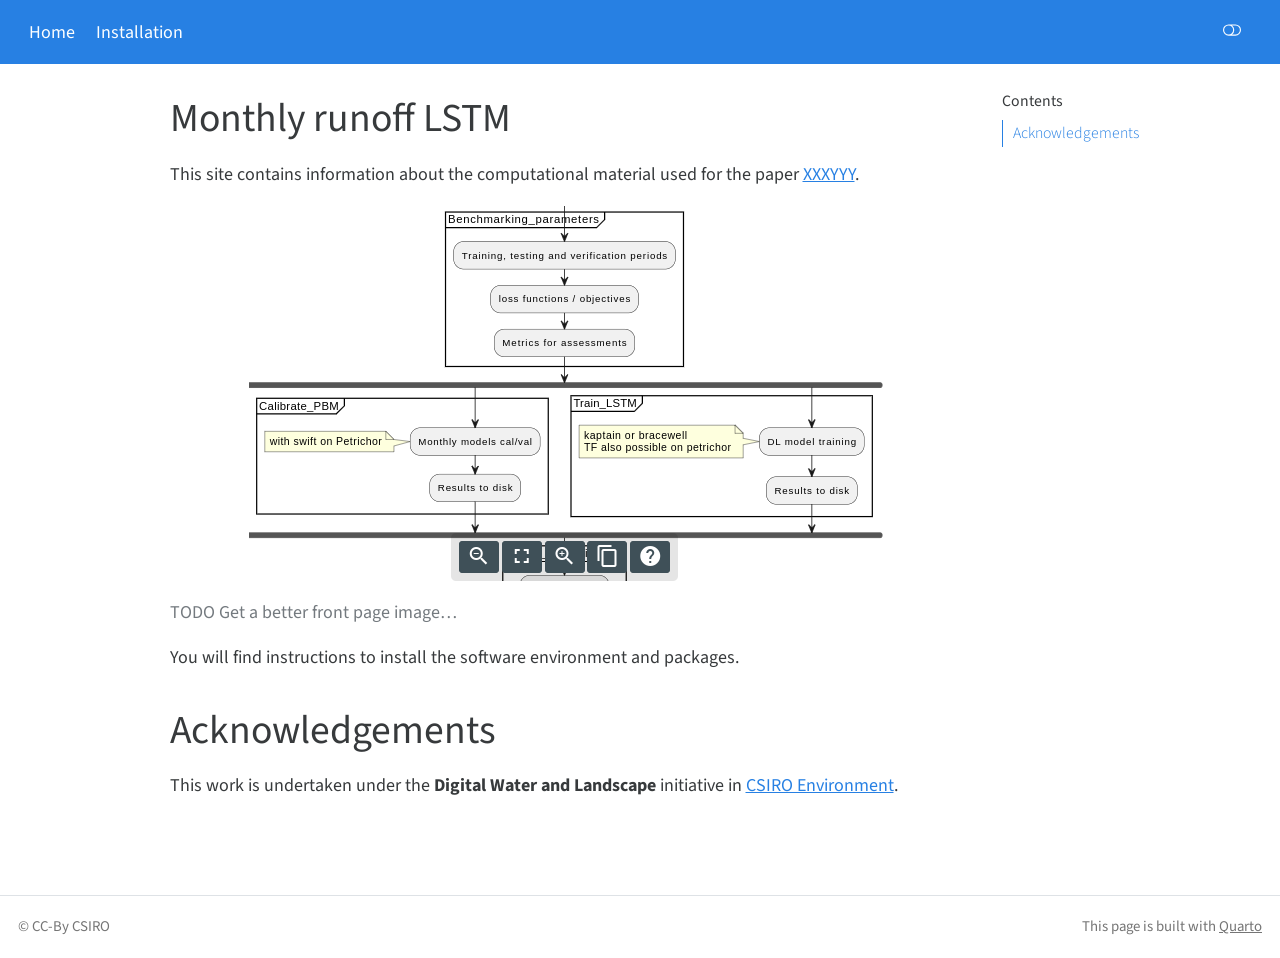
==== index.html @ 82d3af02 "Built site for gh-pages" ====
<!DOCTYPE html>
<html xmlns="http://www.w3.org/1999/xhtml" lang="en" xml:lang="en"><head>

<meta charset="utf-8">
<meta name="generator" content="quarto-1.2.335">

<meta name="viewport" content="width=device-width, initial-scale=1.0, user-scalable=yes">


<title>Monthly runoff LSTM</title>
<style>
code{white-space: pre-wrap;}
span.smallcaps{font-variant: small-caps;}
div.columns{display: flex; gap: min(4vw, 1.5em);}
div.column{flex: auto; overflow-x: auto;}
div.hanging-indent{margin-left: 1.5em; text-indent: -1.5em;}
ul.task-list{list-style: none;}
ul.task-list li input[type="checkbox"] {
  width: 0.8em;
  margin: 0 0.8em 0.2em -1.6em;
  vertical-align: middle;
}
</style>


<script src="site_libs/quarto-nav/quarto-nav.js"></script>
<script src="site_libs/quarto-nav/headroom.min.js"></script>
<script src="site_libs/clipboard/clipboard.min.js"></script>
<script src="site_libs/quarto-search/autocomplete.umd.js"></script>
<script src="site_libs/quarto-search/fuse.min.js"></script>
<script src="site_libs/quarto-search/quarto-search.js"></script>
<meta name="quarto:offset" content="./">
<script src="site_libs/quarto-html/quarto.js"></script>
<script src="site_libs/quarto-html/popper.min.js"></script>
<script src="site_libs/quarto-html/tippy.umd.min.js"></script>
<script src="site_libs/quarto-html/anchor.min.js"></script>
<link href="site_libs/quarto-html/tippy.css" rel="stylesheet">
<link href="site_libs/quarto-html/quarto-syntax-highlighting.css" rel="stylesheet" class="quarto-color-scheme" id="quarto-text-highlighting-styles">
<link href="site_libs/quarto-html/quarto-syntax-highlighting-dark.css" rel="prefetch" class="quarto-color-scheme quarto-color-alternate" id="quarto-text-highlighting-styles">
<script src="site_libs/bootstrap/bootstrap.min.js"></script>
<link href="site_libs/bootstrap/bootstrap-icons.css" rel="stylesheet">
<link href="site_libs/bootstrap/bootstrap.min.css" rel="stylesheet" class="quarto-color-scheme" id="quarto-bootstrap" data-mode="light">
<link href="site_libs/bootstrap/bootstrap-dark.min.css" rel="prefetch" class="quarto-color-scheme quarto-color-alternate" id="quarto-bootstrap" data-mode="dark">
<script id="quarto-search-options" type="application/json">{
  "location": "navbar",
  "copy-button": false,
  "collapse-after": 3,
  "panel-placement": "end",
  "type": "overlay",
  "limit": 20,
  "language": {
    "search-no-results-text": "No results",
    "search-matching-documents-text": "matching documents",
    "search-copy-link-title": "Copy link to search",
    "search-hide-matches-text": "Hide additional matches",
    "search-more-match-text": "more match in this document",
    "search-more-matches-text": "more matches in this document",
    "search-clear-button-title": "Clear",
    "search-detached-cancel-button-title": "Cancel",
    "search-submit-button-title": "Submit"
  }
}</script>


<link rel="stylesheet" href="styles.css">
</head>

<body class="nav-fixed">

<div id="quarto-search-results"></div>
  <header id="quarto-header" class="headroom fixed-top">
    <nav class="navbar navbar-expand-lg navbar-dark ">
      <div class="navbar-container container-fluid">
          <button class="navbar-toggler" type="button" data-bs-toggle="collapse" data-bs-target="#navbarCollapse" aria-controls="navbarCollapse" aria-expanded="false" aria-label="Toggle navigation" onclick="if (window.quartoToggleHeadroom) { window.quartoToggleHeadroom(); }">
  <span class="navbar-toggler-icon"></span>
</button>
          <div class="collapse navbar-collapse" id="navbarCollapse">
            <ul class="navbar-nav navbar-nav-scroll me-auto">
  <li class="nav-item">
    <a class="nav-link active" href="./index.html" aria-current="page">
 <span class="menu-text">Home</span></a>
  </li>  
  <li class="nav-item">
    <a class="nav-link" href="./getting-set-up.html">
 <span class="menu-text">Installation</span></a>
  </li>  
</ul>
              <div class="quarto-toggle-container">
                  <a href="" class="quarto-color-scheme-toggle nav-link" onclick="window.quartoToggleColorScheme(); return false;" title="Toggle dark mode"><i class="bi"></i></a>
              </div>
              <div id="quarto-search" class="" title="Search"></div>
          </div> <!-- /navcollapse -->
      </div> <!-- /container-fluid -->
    </nav>
</header>
<!-- content -->
<div id="quarto-content" class="quarto-container page-columns page-rows-contents page-layout-article page-navbar">
<!-- sidebar -->
<!-- margin-sidebar -->
    <div id="quarto-margin-sidebar" class="sidebar margin-sidebar">
        <nav id="TOC" role="doc-toc" class="toc-active">
    <h2 id="toc-title">Contents</h2>
   
  <ul>
  <li><a href="#acknowledgements" id="toc-acknowledgements" class="nav-link active" data-scroll-target="#acknowledgements">Acknowledgements</a></li>
  </ul>
</nav>
    </div>
<!-- main -->
<main class="content" id="quarto-document-content">

<header id="title-block-header" class="quarto-title-block default">
<div class="quarto-title">
<h1 class="title">Monthly runoff LSTM</h1>
</div>



<div class="quarto-title-meta">

    
  
    
  </div>
  

</header>

<p>This site contains information about the computational material used for the paper <a href="https://doi.org">XXXYYY</a>.</p>
<div class="quarto-figure quarto-figure-center">
<figure class="figure">
<p><img src="./img/front-page-img.png" class="img-fluid figure-img"></p>
<p></p><figcaption class="figure-caption">TODO Get a better front page image…</figcaption><p></p>
</figure>
</div>
<p>You will find instructions to install the software environment and packages.</p>
<section id="acknowledgements" class="level1">
<h1>Acknowledgements</h1>
<p>This work is undertaken under the <strong>Digital Water and Landscape</strong> initiative in <a href="https://www.csiro.au/en/about/people/business-units/environment">CSIRO Environment</a>.</p>


</section>

</main> <!-- /main -->
<script id="quarto-html-after-body" type="application/javascript">
window.document.addEventListener("DOMContentLoaded", function (event) {
  const toggleBodyColorMode = (bsSheetEl) => {
    const mode = bsSheetEl.getAttribute("data-mode");
    const bodyEl = window.document.querySelector("body");
    if (mode === "dark") {
      bodyEl.classList.add("quarto-dark");
      bodyEl.classList.remove("quarto-light");
    } else {
      bodyEl.classList.add("quarto-light");
      bodyEl.classList.remove("quarto-dark");
    }
  }
  const toggleBodyColorPrimary = () => {
    const bsSheetEl = window.document.querySelector("link#quarto-bootstrap");
    if (bsSheetEl) {
      toggleBodyColorMode(bsSheetEl);
    }
  }
  toggleBodyColorPrimary();  
  const disableStylesheet = (stylesheets) => {
    for (let i=0; i < stylesheets.length; i++) {
      const stylesheet = stylesheets[i];
      stylesheet.rel = 'prefetch';
    }
  }
  const enableStylesheet = (stylesheets) => {
    for (let i=0; i < stylesheets.length; i++) {
      const stylesheet = stylesheets[i];
      stylesheet.rel = 'stylesheet';
    }
  }
  const manageTransitions = (selector, allowTransitions) => {
    const els = window.document.querySelectorAll(selector);
    for (let i=0; i < els.length; i++) {
      const el = els[i];
      if (allowTransitions) {
        el.classList.remove('notransition');
      } else {
        el.classList.add('notransition');
      }
    }
  }
  const toggleColorMode = (alternate) => {
    // Switch the stylesheets
    const alternateStylesheets = window.document.querySelectorAll('link.quarto-color-scheme.quarto-color-alternate');
    manageTransitions('#quarto-margin-sidebar .nav-link', false);
    if (alternate) {
      enableStylesheet(alternateStylesheets);
      for (const sheetNode of alternateStylesheets) {
        if (sheetNode.id === "quarto-bootstrap") {
          toggleBodyColorMode(sheetNode);
        }
      }
    } else {
      disableStylesheet(alternateStylesheets);
      toggleBodyColorPrimary();
    }
    manageTransitions('#quarto-margin-sidebar .nav-link', true);
    // Switch the toggles
    const toggles = window.document.querySelectorAll('.quarto-color-scheme-toggle');
    for (let i=0; i < toggles.length; i++) {
      const toggle = toggles[i];
      if (toggle) {
        if (alternate) {
          toggle.classList.add("alternate");     
        } else {
          toggle.classList.remove("alternate");
        }
      }
    }
    // Hack to workaround the fact that safari doesn't
    // properly recolor the scrollbar when toggling (#1455)
    if (navigator.userAgent.indexOf('Safari') > 0 && navigator.userAgent.indexOf('Chrome') == -1) {
      manageTransitions("body", false);
      window.scrollTo(0, 1);
      setTimeout(() => {
        window.scrollTo(0, 0);
        manageTransitions("body", true);
      }, 40);  
    }
  }
  const isFileUrl = () => { 
    return window.location.protocol === 'file:';
  }
  const hasAlternateSentinel = () => {  
    let styleSentinel = getColorSchemeSentinel();
    if (styleSentinel !== null) {
      return styleSentinel === "alternate";
    } else {
      return false;
    }
  }
  const setStyleSentinel = (alternate) => {
    const value = alternate ? "alternate" : "default";
    if (!isFileUrl()) {
      window.localStorage.setItem("quarto-color-scheme", value);
    } else {
      localAlternateSentinel = value;
    }
  }
  const getColorSchemeSentinel = () => {
    if (!isFileUrl()) {
      const storageValue = window.localStorage.getItem("quarto-color-scheme");
      return storageValue != null ? storageValue : localAlternateSentinel;
    } else {
      return localAlternateSentinel;
    }
  }
  let localAlternateSentinel = 'default';
  // Dark / light mode switch
  window.quartoToggleColorScheme = () => {
    // Read the current dark / light value 
    let toAlternate = !hasAlternateSentinel();
    toggleColorMode(toAlternate);
    setStyleSentinel(toAlternate);
  };
  // Ensure there is a toggle, if there isn't float one in the top right
  if (window.document.querySelector('.quarto-color-scheme-toggle') === null) {
    const a = window.document.createElement('a');
    a.classList.add('top-right');
    a.classList.add('quarto-color-scheme-toggle');
    a.href = "";
    a.onclick = function() { try { window.quartoToggleColorScheme(); } catch {} return false; };
    const i = window.document.createElement("i");
    i.classList.add('bi');
    a.appendChild(i);
    window.document.body.appendChild(a);
  }
  // Switch to dark mode if need be
  if (hasAlternateSentinel()) {
    toggleColorMode(true);
  } else {
    toggleColorMode(false);
  }
  const icon = "";
  const anchorJS = new window.AnchorJS();
  anchorJS.options = {
    placement: 'right',
    icon: icon
  };
  anchorJS.add('.anchored');
  const clipboard = new window.ClipboardJS('.code-copy-button', {
    target: function(trigger) {
      return trigger.previousElementSibling;
    }
  });
  clipboard.on('success', function(e) {
    // button target
    const button = e.trigger;
    // don't keep focus
    button.blur();
    // flash "checked"
    button.classList.add('code-copy-button-checked');
    var currentTitle = button.getAttribute("title");
    button.setAttribute("title", "Copied!");
    let tooltip;
    if (window.bootstrap) {
      button.setAttribute("data-bs-toggle", "tooltip");
      button.setAttribute("data-bs-placement", "left");
      button.setAttribute("data-bs-title", "Copied!");
      tooltip = new bootstrap.Tooltip(button, 
        { trigger: "manual", 
          customClass: "code-copy-button-tooltip",
          offset: [0, -8]});
      tooltip.show();    
    }
    setTimeout(function() {
      if (tooltip) {
        tooltip.hide();
        button.removeAttribute("data-bs-title");
        button.removeAttribute("data-bs-toggle");
        button.removeAttribute("data-bs-placement");
      }
      button.setAttribute("title", currentTitle);
      button.classList.remove('code-copy-button-checked');
    }, 1000);
    // clear code selection
    e.clearSelection();
  });
  function tippyHover(el, contentFn) {
    const config = {
      allowHTML: true,
      content: contentFn,
      maxWidth: 500,
      delay: 100,
      arrow: false,
      appendTo: function(el) {
          return el.parentElement;
      },
      interactive: true,
      interactiveBorder: 10,
      theme: 'quarto',
      placement: 'bottom-start'
    };
    window.tippy(el, config); 
  }
  const noterefs = window.document.querySelectorAll('a[role="doc-noteref"]');
  for (var i=0; i<noterefs.length; i++) {
    const ref = noterefs[i];
    tippyHover(ref, function() {
      // use id or data attribute instead here
      let href = ref.getAttribute('data-footnote-href') || ref.getAttribute('href');
      try { href = new URL(href).hash; } catch {}
      const id = href.replace(/^#\/?/, "");
      const note = window.document.getElementById(id);
      return note.innerHTML;
    });
  }
  const findCites = (el) => {
    const parentEl = el.parentElement;
    if (parentEl) {
      const cites = parentEl.dataset.cites;
      if (cites) {
        return {
          el,
          cites: cites.split(' ')
        };
      } else {
        return findCites(el.parentElement)
      }
    } else {
      return undefined;
    }
  };
  var bibliorefs = window.document.querySelectorAll('a[role="doc-biblioref"]');
  for (var i=0; i<bibliorefs.length; i++) {
    const ref = bibliorefs[i];
    const citeInfo = findCites(ref);
    if (citeInfo) {
      tippyHover(citeInfo.el, function() {
        var popup = window.document.createElement('div');
        citeInfo.cites.forEach(function(cite) {
          var citeDiv = window.document.createElement('div');
          citeDiv.classList.add('hanging-indent');
          citeDiv.classList.add('csl-entry');
          var biblioDiv = window.document.getElementById('ref-' + cite);
          if (biblioDiv) {
            citeDiv.innerHTML = biblioDiv.innerHTML;
          }
          popup.appendChild(citeDiv);
        });
        return popup.innerHTML;
      });
    }
  }
});
</script>
</div> <!-- /content -->
<footer class="footer">
  <div class="nav-footer">
    <div class="nav-footer-left">© CC-By CSIRO</div>   
    <div class="nav-footer-right">This page is built with <a href="https://quarto.org/">Quarto</a></div>
  </div>
</footer>



</body></html>
---- site_libs/quarto-html/tippy.css ----
.tippy-box[data-animation=fade][data-state=hidden]{opacity:0}[data-tippy-root]{max-width:calc(100vw - 10px)}.tippy-box{position:relative;background-color:#333;color:#fff;border-radius:4px;font-size:14px;line-height:1.4;white-space:normal;outline:0;transition-property:transform,visibility,opacity}.tippy-box[data-placement^=top]>.tippy-arrow{bottom:0}.tippy-box[data-placement^=top]>.tippy-arrow:before{bottom:-7px;left:0;border-width:8px 8px 0;border-top-color:initial;transform-origin:center top}.tippy-box[data-placement^=bottom]>.tippy-arrow{top:0}.tippy-box[data-placement^=bottom]>.tippy-arrow:before{top:-7px;left:0;border-width:0 8px 8px;border-bottom-color:initial;transform-origin:center bottom}.tippy-box[data-placement^=left]>.tippy-arrow{right:0}.tippy-box[data-placement^=left]>.tippy-arrow:before{border-width:8px 0 8px 8px;border-left-color:initial;right:-7px;transform-origin:center left}.tippy-box[data-placement^=right]>.tippy-arrow{left:0}.tippy-box[data-placement^=right]>.tippy-arrow:before{left:-7px;border-width:8px 8px 8px 0;border-right-color:initial;transform-origin:center right}.tippy-box[data-inertia][data-state=visible]{transition-timing-function:cubic-bezier(.54,1.5,.38,1.11)}.tippy-arrow{width:16px;height:16px;color:#333}.tippy-arrow:before{content:"";position:absolute;border-color:transparent;border-style:solid}.tippy-content{position:relative;padding:5px 9px;z-index:1}
---- site_libs/quarto-html/quarto-syntax-highlighting.css ----
/* quarto syntax highlight colors */
:root {
  --quarto-hl-kw-color: #1f1c1b;
  --quarto-hl-fu-color: #644a9b;
  --quarto-hl-va-color: #0057ae;
  --quarto-hl-cf-color: #1f1c1b;
  --quarto-hl-op-color: #ca60ca;
  --quarto-hl-bu-color: #644a9b;
  --quarto-hl-ex-color: #0095ff;
  --quarto-hl-pp-color: #006e28;
  --quarto-hl-at-color: #0057ae;
  --quarto-hl-ch-color: #924c9d;
  --quarto-hl-sc-color: #3daee9;
  --quarto-hl-st-color: #bf0303;
  --quarto-hl-vs-color: #bf0303;
  --quarto-hl-ss-color: #ff5500;
  --quarto-hl-im-color: #ff5500;
  --quarto-hl-dt-color: #0057ae;
  --quarto-hl-dv-color: #b08000;
  --quarto-hl-bn-color: #b08000;
  --quarto-hl-fl-color: #b08000;
  --quarto-hl-cn-color: #aa5500;
  --quarto-hl-co-color: #898887;
  --quarto-hl-do-color: #607880;
  --quarto-hl-an-color: #ca60ca;
  --quarto-hl-cv-color: #0095ff;
  --quarto-hl-re-color: #0057ae;
  --quarto-hl-in-color: #b08000;
  --quarto-hl-wa-color: #bf0303;
  --quarto-hl-al-color: #bf0303;
  --quarto-hl-er-color: #bf0303;
}

/* other quarto variables */
:root {
  --quarto-font-monospace: SFMono-Regular, Menlo, Monaco, Consolas, "Liberation Mono", "Courier New", monospace;
}

pre > code.sourceCode > span {
  color: #1f1c1b;
}

code span {
  color: #1f1c1b;
}

code.sourceCode > span {
  color: #1f1c1b;
}

div.sourceCode,
div.sourceCode pre.sourceCode {
  color: #1f1c1b;
}

code span.kw {
  color: #1f1c1b;
  font-weight: bold;
}

code span.fu {
  color: #644a9b;
}

code span.va {
  color: #0057ae;
}

code span.cf {
  color: #1f1c1b;
  font-weight: bold;
}

code span.op {
  color: #ca60ca;
}

code span.bu {
  color: #644a9b;
  font-weight: bold;
}

code span.ex {
  color: #0095ff;
  font-weight: bold;
}

code span.pp {
  color: #006e28;
}

code span.at {
  color: #0057ae;
}

code span.ch {
  color: #924c9d;
}

code span.sc {
  color: #3daee9;
}

code span.st {
  color: #bf0303;
}

code span.vs {
  color: #bf0303;
}

code span.ss {
  color: #ff5500;
}

code span.im {
  color: #ff5500;
}

code span.dt {
  color: #0057ae;
}

code span.dv {
  color: #b08000;
}

code span.bn {
  color: #b08000;
}

code span.fl {
  color: #b08000;
}

code span.cn {
  color: #aa5500;
}

code span.co {
  color: #898887;
}

code span.do {
  color: #607880;
}

code span.an {
  color: #ca60ca;
}

code span.cv {
  color: #0095ff;
}

code span.re {
  color: #0057ae;
}

code span.in {
  color: #b08000;
}

code span.wa {
  color: #bf0303;
}

code span.al {
  color: #bf0303;
  font-weight: bold;
}

code span.er {
  color: #bf0303;
  text-decoration: underline;
}

.prevent-inlining {
  content: "</";
}

/*# sourceMappingURL=debc5d5d77c3f9108843748ff7464032.css.map */
---- site_libs/quarto-html/quarto-syntax-highlighting-dark.css ----
/* quarto syntax highlight colors */
:root {
  --quarto-hl-kw-color: #cfcfc2;
  --quarto-hl-fu-color: #8e44ad;
  --quarto-hl-va-color: #27aeae;
  --quarto-hl-cf-color: #fdbc4b;
  --quarto-hl-op-color: #3f8058;
  --quarto-hl-bu-color: #7f8c8d;
  --quarto-hl-ex-color: #0099ff;
  --quarto-hl-pp-color: #27ae60;
  --quarto-hl-at-color: #2980b9;
  --quarto-hl-ch-color: #3daee9;
  --quarto-hl-sc-color: #3daee9;
  --quarto-hl-st-color: #f44f4f;
  --quarto-hl-vs-color: #da4453;
  --quarto-hl-ss-color: #da4453;
  --quarto-hl-im-color: #27ae60;
  --quarto-hl-dt-color: #2980b9;
  --quarto-hl-dv-color: #f67400;
  --quarto-hl-bn-color: #f67400;
  --quarto-hl-fl-color: #f67400;
  --quarto-hl-cn-color: #27aeae;
  --quarto-hl-co-color: #7a7c7d;
  --quarto-hl-do-color: #a43340;
  --quarto-hl-an-color: #3f8058;
  --quarto-hl-cv-color: #7f8c8d;
  --quarto-hl-re-color: #2980b9;
  --quarto-hl-in-color: #c45b00;
  --quarto-hl-wa-color: #da4453;
  --quarto-hl-al-color: #95da4c;
  --quarto-hl-er-color: #da4453;
}

/* other quarto variables */
:root {
  --quarto-font-monospace: SFMono-Regular, Menlo, Monaco, Consolas, "Liberation Mono", "Courier New", monospace;
}

pre > code.sourceCode > span {
  color: #cfcfc2;
}

code span {
  color: #cfcfc2;
}

code.sourceCode > span {
  color: #cfcfc2;
}

div.sourceCode,
div.sourceCode pre.sourceCode {
  color: #cfcfc2;
}

code span.kw {
  color: #cfcfc2;
  font-weight: bold;
}

code span.fu {
  color: #8e44ad;
}

code span.va {
  color: #27aeae;
}

code span.cf {
  color: #fdbc4b;
  font-weight: bold;
}

code span.op {
  color: #3f8058;
}

code span.bu {
  color: #7f8c8d;
}

code span.ex {
  color: #0099ff;
  font-weight: bold;
}

code span.pp {
  color: #27ae60;
}

code span.at {
  color: #2980b9;
}

code span.ch {
  color: #3daee9;
}

code span.sc {
  color: #3daee9;
}

code span.st {
  color: #f44f4f;
}

code span.vs {
  color: #da4453;
}

code span.ss {
  color: #da4453;
}

code span.im {
  color: #27ae60;
}

code span.dt {
  color: #2980b9;
}

code span.dv {
  color: #f67400;
}

code span.bn {
  color: #f67400;
}

code span.fl {
  color: #f67400;
}

code span.cn {
  color: #27aeae;
  font-weight: bold;
}

code span.co {
  color: #7a7c7d;
}

code span.do {
  color: #a43340;
}

code span.an {
  color: #3f8058;
}

code span.cv {
  color: #7f8c8d;
}

code span.re {
  color: #2980b9;
}

code span.in {
  color: #c45b00;
}

code span.wa {
  color: #da4453;
}

code span.al {
  color: #95da4c;
  font-weight: bold;
}

code span.er {
  color: #da4453;
  text-decoration: underline;
}

.prevent-inlining {
  content: "</";
}

/*# sourceMappingURL=935a306eefa94366c21e1a970dddb765.css.map */
---- styles.css ----
/* css styles */
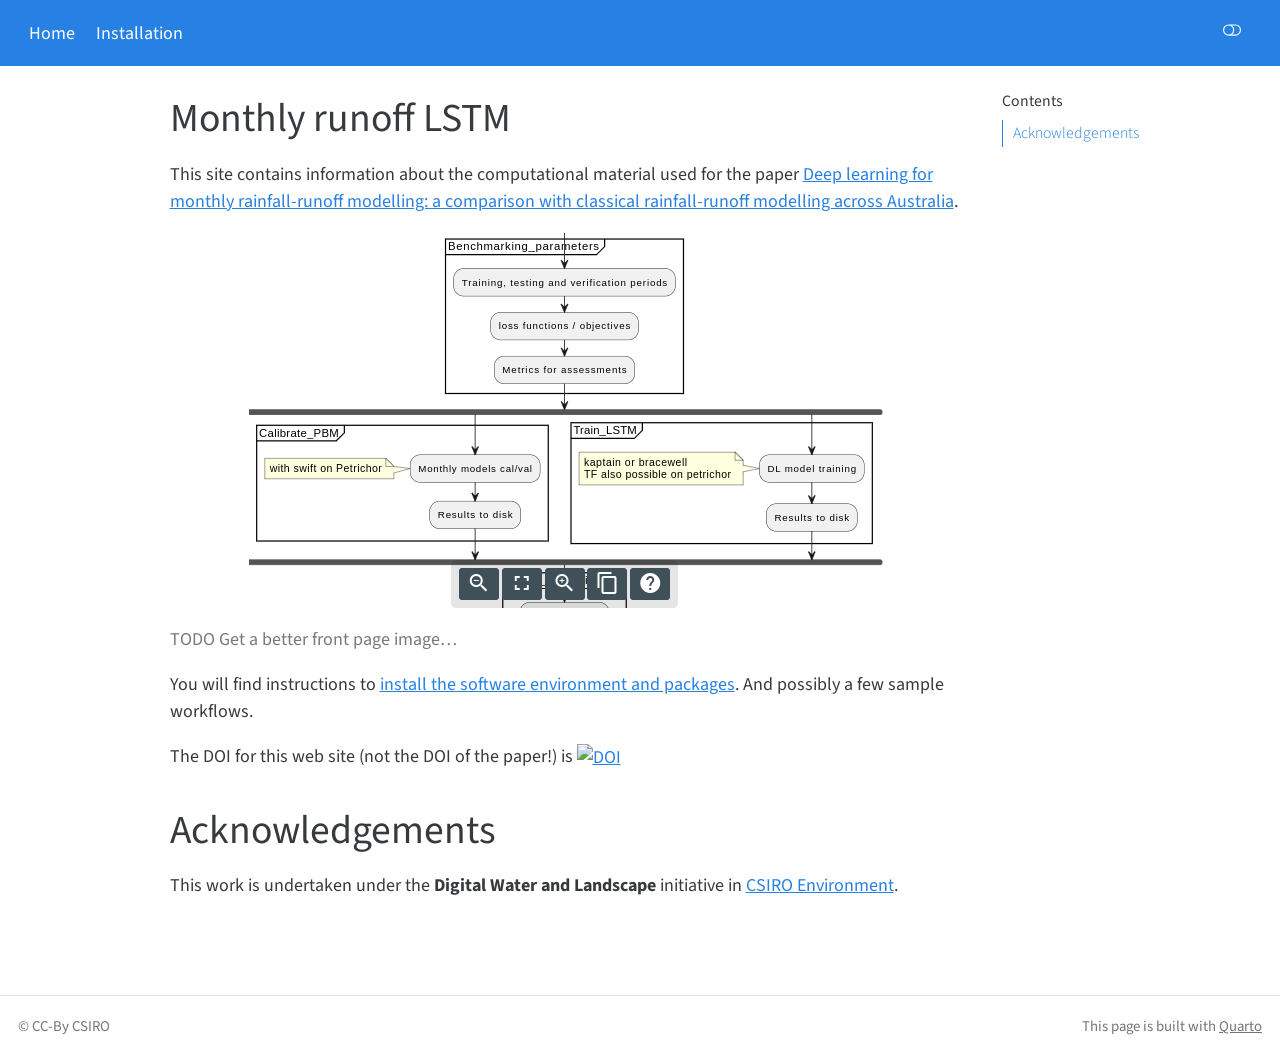
==== commit 77ee3882: "Built site for gh-pages" ====
--- a/index.html
+++ b/index.html
@@ -85,6 +85,13 @@
  <span class="menu-text">Installation</span></a>
   </li>  
 </ul>
+            <ul class="navbar-nav navbar-nav-scroll ms-auto">
+  <li class="nav-item compact">
+    <a class="nav-link" href="https://github.com/csiro-hydroinformatics/monthly-lstm-runoff"><i class="bi bi-github" role="img">
+</i> 
+ <span class="menu-text"></span></a>
+  </li>  
+</ul>
               <div class="quarto-toggle-container">
                   <a href="" class="quarto-color-scheme-toggle nav-link" onclick="window.quartoToggleColorScheme(); return false;" title="Toggle dark mode"><i class="bi"></i></a>
               </div>
@@ -126,14 +133,15 @@
 
 </header>
 
-<p>This site contains information about the computational material used for the paper <a href="https://doi.org">XXXYYY</a>.</p>
+<p>This site contains information about the computational material used for the paper <a href="https://doi.org">Deep learning for monthly rainfall-runoff modelling: a comparison with classical rainfall-runoff modelling across Australia</a>.</p>
 <div class="quarto-figure quarto-figure-center">
 <figure class="figure">
 <p><img src="./img/front-page-img.png" class="img-fluid figure-img"></p>
 <p></p><figcaption class="figure-caption">TODO Get a better front page image…</figcaption><p></p>
 </figure>
 </div>
-<p>You will find instructions to install the software environment and packages.</p>
+<p>You will find instructions to <a href="./getting-set-up.html">install the software environment and packages</a>. And possibly a few sample workflows.</p>
+<p>The DOI for this web site (not the DOI of the paper!) is <a href="https://zenodo.org/badge/latestdoi/630693716"><img src="https://zenodo.org/badge/630693716.svg" class="img-fluid" alt="DOI"></a></p>
 <section id="acknowledgements" class="level1">
 <h1>Acknowledgements</h1>
 <p>This work is undertaken under the <strong>Digital Water and Landscape</strong> initiative in <a href="https://www.csiro.au/en/about/people/business-units/environment">CSIRO Environment</a>.</p>
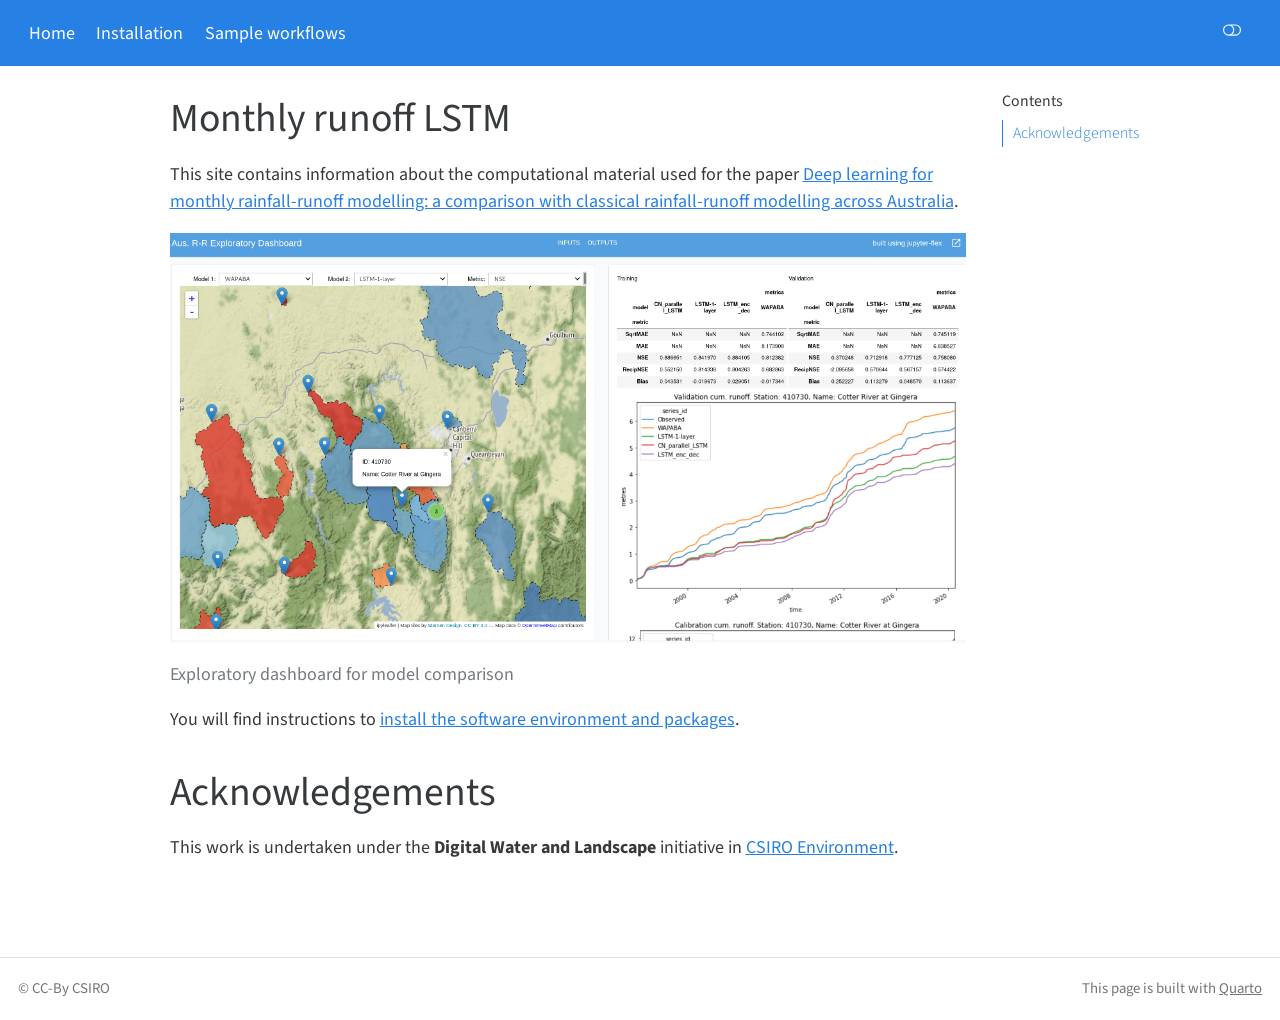
==== commit cb068fc8: "Built site for gh-pages" ====
--- a/index.html
+++ b/index.html
@@ -84,6 +84,10 @@
     <a class="nav-link" href="./getting-set-up.html">
  <span class="menu-text">Installation</span></a>
   </li>  
+  <li class="nav-item">
+    <a class="nav-link" href="./documentation.html">
+ <span class="menu-text">Sample workflows</span></a>
+  </li>  
 </ul>
             <ul class="navbar-nav navbar-nav-scroll ms-auto">
   <li class="nav-item compact">
@@ -136,12 +140,12 @@
 <p>This site contains information about the computational material used for the paper <a href="https://doi.org">Deep learning for monthly rainfall-runoff modelling: a comparison with classical rainfall-runoff modelling across Australia</a>.</p>
 <div class="quarto-figure quarto-figure-center">
 <figure class="figure">
-<p><img src="./img/front-page-img.png" class="img-fluid figure-img"></p>
-<p></p><figcaption class="figure-caption">TODO Get a better front page image…</figcaption><p></p>
+<p><img src="./img/model_benchmarking_dashboard_output.png" class="img-fluid figure-img"></p>
+<p></p><figcaption class="figure-caption">Exploratory dashboard for model comparison</figcaption><p></p>
 </figure>
 </div>
-<p>You will find instructions to <a href="./getting-set-up.html">install the software environment and packages</a>. And possibly a few sample workflows.</p>
-<p>The DOI for this web site (not the DOI of the paper!) is <a href="https://zenodo.org/badge/latestdoi/630693716"><img src="https://zenodo.org/badge/630693716.svg" class="img-fluid" alt="DOI"></a></p>
+<p>You will find instructions to <a href="./getting-set-up.html">install the software environment and packages</a>.</p>
+<!-- The DOI for this web site (not the DOI of the paper!) is [![DOI](https://zenodo.org/badge/630693716.svg)](https://zenodo.org/badge/latestdoi/630693716) -->
 <section id="acknowledgements" class="level1">
 <h1>Acknowledgements</h1>
 <p>This work is undertaken under the <strong>Digital Water and Landscape</strong> initiative in <a href="https://www.csiro.au/en/about/people/business-units/environment">CSIRO Environment</a>.</p>
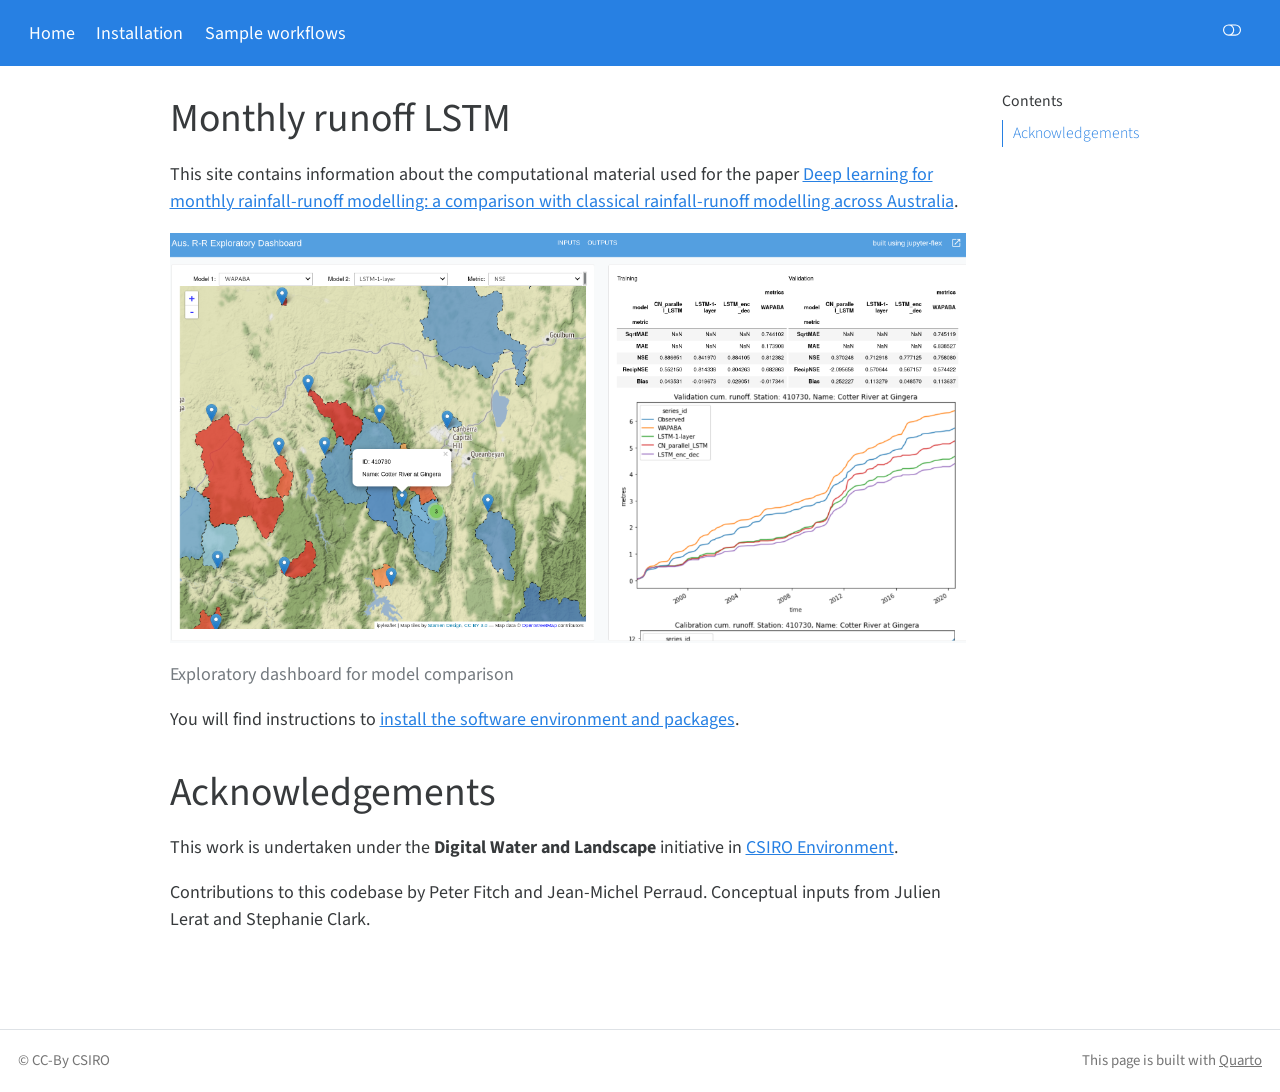
==== commit 37063c9d: "Built site for gh-pages" ====
--- a/index.html
+++ b/index.html
@@ -149,6 +149,7 @@
 <section id="acknowledgements" class="level1">
 <h1>Acknowledgements</h1>
 <p>This work is undertaken under the <strong>Digital Water and Landscape</strong> initiative in <a href="https://www.csiro.au/en/about/people/business-units/environment">CSIRO Environment</a>.</p>
+<p>Contributions to this codebase by Peter Fitch and Jean-Michel Perraud. Conceptual inputs from Julien Lerat and Stephanie Clark.</p>
 
 
 </section>
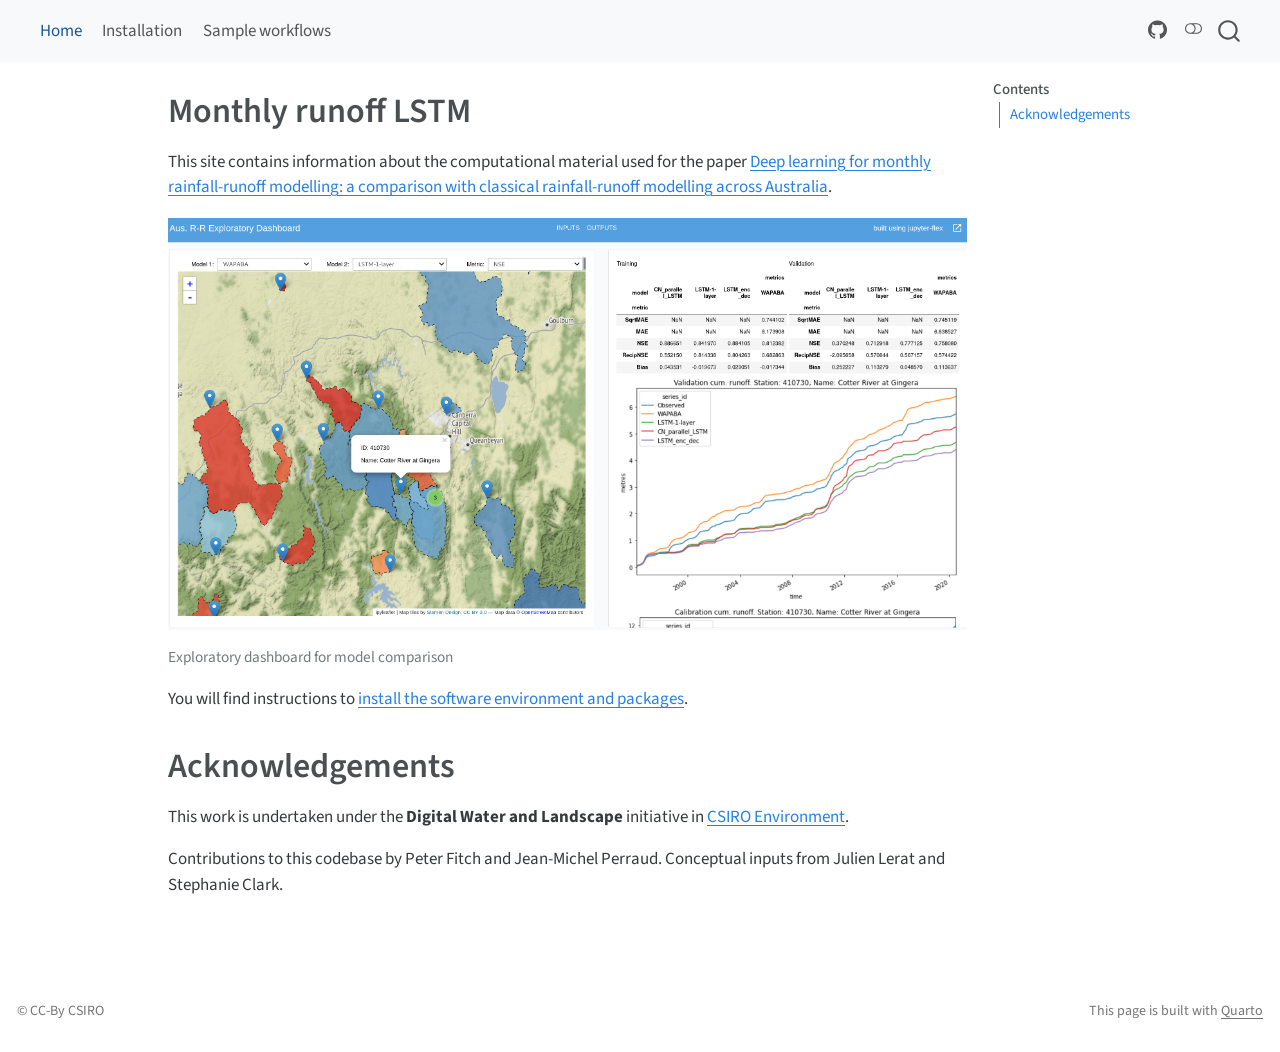
==== commit 989fe1e3: "Built site for gh-pages" ====
--- a/index.html
+++ b/index.html
@@ -2,7 +2,7 @@
 <html xmlns="http://www.w3.org/1999/xhtml" lang="en" xml:lang="en"><head>
 
 <meta charset="utf-8">
-<meta name="generator" content="quarto-1.2.335">
+<meta name="generator" content="quarto-1.4.358">
 
 <meta name="viewport" content="width=device-width, initial-scale=1.0, user-scalable=yes">
 
@@ -17,7 +17,7 @@
 ul.task-list{list-style: none;}
 ul.task-list li input[type="checkbox"] {
   width: 0.8em;
-  margin: 0 0.8em 0.2em -1.6em;
+  margin: 0 0.8em 0.2em -1em; /* quarto-specific, see https://github.com/quarto-dev/quarto-cli/issues/4556 */ 
   vertical-align: middle;
 }
 </style>
@@ -48,6 +48,12 @@
   "panel-placement": "end",
   "type": "overlay",
   "limit": 20,
+  "keyboard-shortcut": [
+    "f",
+    "/",
+    "s"
+  ],
+  "show-item-context": false,
   "language": {
     "search-no-results-text": "No results",
     "search-matching-documents-text": "matching documents",
@@ -57,7 +63,8 @@
     "search-more-matches-text": "more matches in this document",
     "search-clear-button-title": "Clear",
     "search-detached-cancel-button-title": "Cancel",
-    "search-submit-button-title": "Submit"
+    "search-submit-button-title": "Submit",
+    "search-label": "Search"
   }
 }</script>
 
@@ -71,36 +78,36 @@
   <header id="quarto-header" class="headroom fixed-top">
     <nav class="navbar navbar-expand-lg navbar-dark ">
       <div class="navbar-container container-fluid">
+            <div id="quarto-search" class="" title="Search"></div>
           <button class="navbar-toggler" type="button" data-bs-toggle="collapse" data-bs-target="#navbarCollapse" aria-controls="navbarCollapse" aria-expanded="false" aria-label="Toggle navigation" onclick="if (window.quartoToggleHeadroom) { window.quartoToggleHeadroom(); }">
   <span class="navbar-toggler-icon"></span>
 </button>
           <div class="collapse navbar-collapse" id="navbarCollapse">
             <ul class="navbar-nav navbar-nav-scroll me-auto">
   <li class="nav-item">
-    <a class="nav-link active" href="./index.html" aria-current="page">
- <span class="menu-text">Home</span></a>
+    <a class="nav-link active" href="./index.html" aria-current="page"> 
+<span class="menu-text">Home</span></a>
   </li>  
   <li class="nav-item">
-    <a class="nav-link" href="./getting-set-up.html">
- <span class="menu-text">Installation</span></a>
+    <a class="nav-link" href="./getting-set-up.html"> 
+<span class="menu-text">Installation</span></a>
   </li>  
   <li class="nav-item">
-    <a class="nav-link" href="./documentation.html">
- <span class="menu-text">Sample workflows</span></a>
+    <a class="nav-link" href="./documentation.html"> 
+<span class="menu-text">Sample workflows</span></a>
   </li>  
 </ul>
             <ul class="navbar-nav navbar-nav-scroll ms-auto">
   <li class="nav-item compact">
-    <a class="nav-link" href="https://github.com/csiro-hydroinformatics/monthly-lstm-runoff"><i class="bi bi-github" role="img">
+    <a class="nav-link" href="https://github.com/csiro-hydroinformatics/monthly-lstm-runoff"> <i class="bi bi-github" role="img">
 </i> 
- <span class="menu-text"></span></a>
+<span class="menu-text"></span></a>
   </li>  
 </ul>
-              <div class="quarto-toggle-container">
-                  <a href="" class="quarto-color-scheme-toggle nav-link" onclick="window.quartoToggleColorScheme(); return false;" title="Toggle dark mode"><i class="bi"></i></a>
-              </div>
-              <div id="quarto-search" class="" title="Search"></div>
           </div> <!-- /navcollapse -->
+          <div class="quarto-navbar-tools">
+  <a href="" class="quarto-color-scheme-toggle quarto-navigation-tool  px-1" onclick="window.quartoToggleColorScheme(); return false;" title="Toggle dark mode"><i class="bi"></i></a>
+</div>
       </div> <!-- /container-fluid -->
     </nav>
 </header>
@@ -135,13 +142,14 @@
   </div>
   
 
+
 </header>
 
 <p>This site contains information about the computational material used for the paper <a href="https://doi.org">Deep learning for monthly rainfall-runoff modelling: a comparison with classical rainfall-runoff modelling across Australia</a>.</p>
 <div class="quarto-figure quarto-figure-center">
 <figure class="figure">
 <p><img src="./img/model_benchmarking_dashboard_output.png" class="img-fluid figure-img"></p>
-<p></p><figcaption class="figure-caption">Exploratory dashboard for model comparison</figcaption><p></p>
+<figcaption class="figure-caption">Exploratory dashboard for model comparison</figcaption>
 </figure>
 </div>
 <p>You will find instructions to <a href="./getting-set-up.html">install the software environment and packages</a>.</p>
@@ -196,6 +204,33 @@
       } else {
         el.classList.add('notransition');
       }
+    }
+  }
+  const toggleGiscusIfUsed = (isAlternate, darkModeDefault) => {
+    const baseTheme = document.querySelector('#giscus-base-theme')?.value ?? 'light';
+    const alternateTheme = document.querySelector('#giscus-alt-theme')?.value ?? 'dark';
+    let newTheme = '';
+    if(darkModeDefault) {
+      newTheme = isAlternate ? baseTheme : alternateTheme;
+    } else {
+      newTheme = isAlternate ? alternateTheme : baseTheme;
+    }
+    const changeGiscusTheme = () => {
+      // From: https://github.com/giscus/giscus/issues/336
+      const sendMessage = (message) => {
+        const iframe = document.querySelector('iframe.giscus-frame');
+        if (!iframe) return;
+        iframe.contentWindow.postMessage({ giscus: message }, 'https://giscus.app');
+      }
+      sendMessage({
+        setConfig: {
+          theme: newTheme
+        }
+      });
+    }
+    const isGiscussLoaded = window.document.querySelector('iframe.giscus-frame') !== null;
+    if (isGiscussLoaded) {
+      changeGiscusTheme();
     }
   }
   const toggleColorMode = (alternate) => {
@@ -264,13 +299,15 @@
       return localAlternateSentinel;
     }
   }
-  let localAlternateSentinel = 'default';
+  const darkModeDefault = false;
+  let localAlternateSentinel = darkModeDefault ? 'alternate' : 'default';
   // Dark / light mode switch
   window.quartoToggleColorScheme = () => {
     // Read the current dark / light value 
     let toAlternate = !hasAlternateSentinel();
     toggleColorMode(toAlternate);
     setStyleSentinel(toAlternate);
+    toggleGiscusIfUsed(toAlternate, darkModeDefault);
   };
   // Ensure there is a toggle, if there isn't float one in the top right
   if (window.document.querySelector('.quarto-color-scheme-toggle') === null) {
@@ -297,9 +334,23 @@
     icon: icon
   };
   anchorJS.add('.anchored');
+  const isCodeAnnotation = (el) => {
+    for (const clz of el.classList) {
+      if (clz.startsWith('code-annotation-')) {                     
+        return true;
+      }
+    }
+    return false;
+  }
   const clipboard = new window.ClipboardJS('.code-copy-button', {
-    target: function(trigger) {
-      return trigger.previousElementSibling;
+    text: function(trigger) {
+      const codeEl = trigger.previousElementSibling.cloneNode(true);
+      for (const childEl of codeEl.children) {
+        if (isCodeAnnotation(childEl)) {
+          childEl.remove();
+        }
+      }
+      return codeEl.innerText;
     }
   });
   clipboard.on('success', function(e) {
@@ -335,10 +386,9 @@
     // clear code selection
     e.clearSelection();
   });
-  function tippyHover(el, contentFn) {
+  function tippyHover(el, contentFn, onTriggerFn, onUntriggerFn) {
     const config = {
       allowHTML: true,
-      content: contentFn,
       maxWidth: 500,
       delay: 100,
       arrow: false,
@@ -348,8 +398,17 @@
       interactive: true,
       interactiveBorder: 10,
       theme: 'quarto',
-      placement: 'bottom-start'
+      placement: 'bottom-start',
     };
+    if (contentFn) {
+      config.content = contentFn;
+    }
+    if (onTriggerFn) {
+      config.onTrigger = onTriggerFn;
+    }
+    if (onUntriggerFn) {
+      config.onUntrigger = onUntriggerFn;
+    }
     window.tippy(el, config); 
   }
   const noterefs = window.document.querySelectorAll('a[role="doc-noteref"]');
@@ -364,6 +423,195 @@
       return note.innerHTML;
     });
   }
+  const xrefs = window.document.querySelectorAll('a.quarto-xref');
+  const processXRef = (id, note) => {
+    // Strip column container classes
+    const stripColumnClz = (el) => {
+      el.classList.remove("page-full", "page-columns");
+      if (el.children) {
+        for (const child of el.children) {
+          stripColumnClz(child);
+        }
+      }
+    }
+    stripColumnClz(note)
+    if (id.startsWith('sec-')) {
+      // Special case sections, only their first couple elements
+      const container = document.createElement("div");
+      if (note.children && note.children.length > 2) {
+        for (let i = 0; i < 2; i++) {
+          container.appendChild(note.children[i].cloneNode(true));
+        }
+        return container.innerHTML
+      } else {
+        return note.innerHTML;
+      }
+    } else {
+      // Remove any anchor links if they are present
+      const anchorLink = note.querySelector('a.anchorjs-link');
+      if (anchorLink) {
+        anchorLink.remove();
+      }
+      return note.innerHTML;
+    }
+  }
+  for (var i=0; i<xrefs.length; i++) {
+    const xref = xrefs[i];
+    tippyHover(xref, undefined, function(instance) {
+      instance.disable();
+      let url = xref.getAttribute('href');
+      let hash = undefined; 
+      if (url.startsWith('#')) {
+        hash = url;
+      } else {
+        try { hash = new URL(url).hash; } catch {}
+      }
+      if (hash) {
+        const id = hash.replace(/^#\/?/, "");
+        const note = window.document.getElementById(id);
+        if (note !== null) {
+          try {
+            const html = processXRef(id, note.cloneNode(true));
+            instance.setContent(html);
+          } finally {
+            instance.enable();
+            instance.show();
+          }
+        } else {
+          // See if we can fetch this
+          fetch(url.split('#')[0])
+          .then(res => res.text())
+          .then(html => {
+            const parser = new DOMParser();
+            const htmlDoc = parser.parseFromString(html, "text/html");
+            const note = htmlDoc.getElementById(id);
+            if (note !== null) {
+              const html = processXRef(id, note);
+              instance.setContent(html);
+            } 
+          }).finally(() => {
+            instance.enable();
+            instance.show();
+          });
+        }
+      }
+    }, function(instance) {
+    });
+  }
+      let selectedAnnoteEl;
+      const selectorForAnnotation = ( cell, annotation) => {
+        let cellAttr = 'data-code-cell="' + cell + '"';
+        let lineAttr = 'data-code-annotation="' +  annotation + '"';
+        const selector = 'span[' + cellAttr + '][' + lineAttr + ']';
+        return selector;
+      }
+      const selectCodeLines = (annoteEl) => {
+        const doc = window.document;
+        const targetCell = annoteEl.getAttribute("data-target-cell");
+        const targetAnnotation = annoteEl.getAttribute("data-target-annotation");
+        const annoteSpan = window.document.querySelector(selectorForAnnotation(targetCell, targetAnnotation));
+        const lines = annoteSpan.getAttribute("data-code-lines").split(",");
+        const lineIds = lines.map((line) => {
+          return targetCell + "-" + line;
+        })
+        let top = null;
+        let height = null;
+        let parent = null;
+        if (lineIds.length > 0) {
+            //compute the position of the single el (top and bottom and make a div)
+            const el = window.document.getElementById(lineIds[0]);
+            top = el.offsetTop;
+            height = el.offsetHeight;
+            parent = el.parentElement.parentElement;
+          if (lineIds.length > 1) {
+            const lastEl = window.document.getElementById(lineIds[lineIds.length - 1]);
+            const bottom = lastEl.offsetTop + lastEl.offsetHeight;
+            height = bottom - top;
+          }
+          if (top !== null && height !== null && parent !== null) {
+            // cook up a div (if necessary) and position it 
+            let div = window.document.getElementById("code-annotation-line-highlight");
+            if (div === null) {
+              div = window.document.createElement("div");
+              div.setAttribute("id", "code-annotation-line-highlight");
+              div.style.position = 'absolute';
+              parent.appendChild(div);
+            }
+            div.style.top = top - 2 + "px";
+            div.style.height = height + 4 + "px";
+            div.style.left = 0;
+            let gutterDiv = window.document.getElementById("code-annotation-line-highlight-gutter");
+            if (gutterDiv === null) {
+              gutterDiv = window.document.createElement("div");
+              gutterDiv.setAttribute("id", "code-annotation-line-highlight-gutter");
+              gutterDiv.style.position = 'absolute';
+              const codeCell = window.document.getElementById(targetCell);
+              const gutter = codeCell.querySelector('.code-annotation-gutter');
+              gutter.appendChild(gutterDiv);
+            }
+            gutterDiv.style.top = top - 2 + "px";
+            gutterDiv.style.height = height + 4 + "px";
+          }
+          selectedAnnoteEl = annoteEl;
+        }
+      };
+      const unselectCodeLines = () => {
+        const elementsIds = ["code-annotation-line-highlight", "code-annotation-line-highlight-gutter"];
+        elementsIds.forEach((elId) => {
+          const div = window.document.getElementById(elId);
+          if (div) {
+            div.remove();
+          }
+        });
+        selectedAnnoteEl = undefined;
+      };
+        // Handle positioning of the toggle
+    window.addEventListener(
+      "resize",
+      throttle(() => {
+        console.log("RESIZE");
+        elRect = undefined;
+        if (selectedAnnoteEl) {
+          selectCodeLines(selectedAnnoteEl);
+        }
+      }, 10)
+    );
+    function throttle(fn, ms) {
+    let throttle = false;
+    let timer;
+      return (...args) => {
+        if(!throttle) { // first call gets through
+            fn.apply(this, args);
+            throttle = true;
+        } else { // all the others get throttled
+            if(timer) clearTimeout(timer); // cancel #2
+            timer = setTimeout(() => {
+              fn.apply(this, args);
+              timer = throttle = false;
+            }, ms);
+        }
+      };
+    }
+      // Attach click handler to the DT
+      const annoteDls = window.document.querySelectorAll('dt[data-target-cell]');
+      for (const annoteDlNode of annoteDls) {
+        annoteDlNode.addEventListener('click', (event) => {
+          const clickedEl = event.target;
+          if (clickedEl !== selectedAnnoteEl) {
+            unselectCodeLines();
+            const activeEl = window.document.querySelector('dt[data-target-cell].code-annotation-active');
+            if (activeEl) {
+              activeEl.classList.remove('code-annotation-active');
+            }
+            selectCodeLines(clickedEl);
+            clickedEl.classList.add('code-annotation-active');
+          } else {
+            // Unselect the line
+            unselectCodeLines();
+            clickedEl.classList.remove('code-annotation-active');
+          }
+        });
+      }
   const findCites = (el) => {
     const parentEl = el.parentElement;
     if (parentEl) {
@@ -406,11 +654,19 @@
 </div> <!-- /content -->
 <footer class="footer">
   <div class="nav-footer">
-    <div class="nav-footer-left">© CC-By CSIRO</div>   
-    <div class="nav-footer-right">This page is built with <a href="https://quarto.org/">Quarto</a></div>
+    <div class="nav-footer-left">
+<p>© CC-By CSIRO</p>
+</div>   
+    <div class="nav-footer-center">
+      &nbsp;
+    </div>
+    <div class="nav-footer-right">
+<p>This page is built with <a href="https://quarto.org/">Quarto</a></p>
+</div>
   </div>
 </footer>
 
 
 
+
 </body></html>
--- a/site_libs/quarto-html/quarto-syntax-highlighting.css
+++ b/site_libs/quarto-html/quarto-syntax-highlighting.css
@@ -38,19 +38,23 @@
 
 pre > code.sourceCode > span {
   color: #1f1c1b;
+  font-style: inherit;
 }
 
 code span {
   color: #1f1c1b;
+  font-style: inherit;
 }
 
 code.sourceCode > span {
   color: #1f1c1b;
+  font-style: inherit;
 }
 
 div.sourceCode,
 div.sourceCode pre.sourceCode {
   color: #1f1c1b;
+  font-style: inherit;
 }
 
 code span.kw {
@@ -155,6 +159,7 @@
 
 code span.re {
   color: #0057ae;
+  background-color: #e0e9f8;
 }
 
 code span.in {
@@ -167,6 +172,7 @@
 
 code span.al {
   color: #bf0303;
+  background-color: #f7e6e6;
   font-weight: bold;
 }
 
--- a/site_libs/quarto-html/quarto-syntax-highlighting-dark.css
+++ b/site_libs/quarto-html/quarto-syntax-highlighting-dark.css
@@ -38,19 +38,23 @@
 
 pre > code.sourceCode > span {
   color: #cfcfc2;
+  font-style: inherit;
 }
 
 code span {
   color: #cfcfc2;
+  font-style: inherit;
 }
 
 code.sourceCode > span {
   color: #cfcfc2;
+  font-style: inherit;
 }
 
 div.sourceCode,
 div.sourceCode pre.sourceCode {
   color: #cfcfc2;
+  font-style: inherit;
 }
 
 code span.kw {
@@ -155,6 +159,7 @@
 
 code span.re {
   color: #2980b9;
+  background-color: #153042;
 }
 
 code span.in {
@@ -167,6 +172,7 @@
 
 code span.al {
   color: #95da4c;
+  background-color: #4d1f24;
   font-weight: bold;
 }
 
